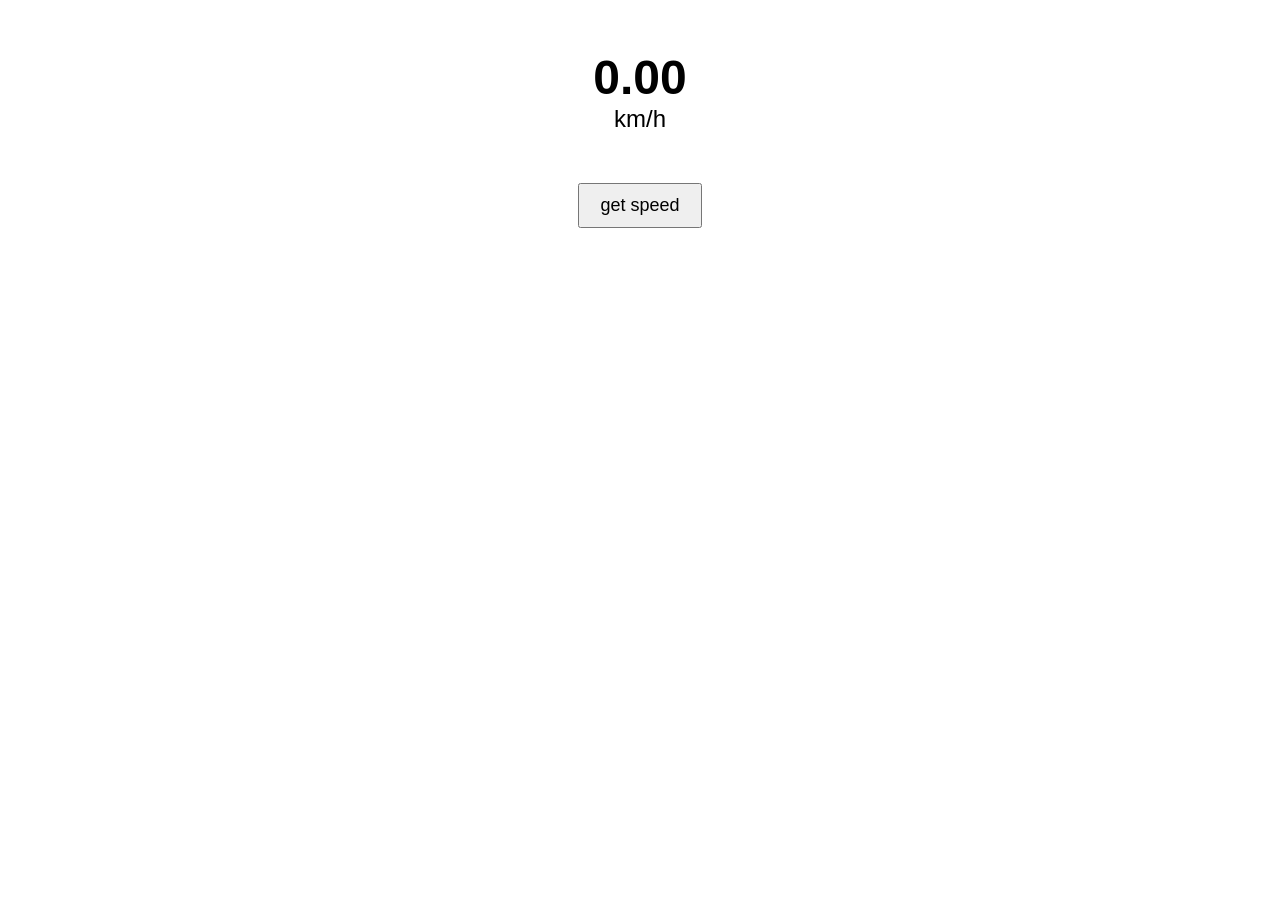
==== index.html @ 492b4e2d "Update index.html" ====
<!DOCTYPE html>
<html lang="en">
<head>
    <title>GPS Speedometer</title>
    <meta charset="utf-8">
	<meta name="viewport"
		content="width=device-width,initial-scale=1">
    <link rel="stylesheet" type="text/css" href="styles.css">
    <meta name="description" content="how to track your speed and make a crew of friends to show records of speeds">
    <meta
    http-equiv="Content-Security-Policy"
    content="default-src https://endurotrack.netlify.app/" />
  
    
</head>
<body>
    <div class="speedometer">
        <div id="speed">0.00</div>
        <div id="distance"></div>
        <div class="unit">km/h</div>
        <div class="distance"></div>
    </div>
    <button onclick="getLocation()">get speed</button>
    <!-- <button id="startButton">Start</button>
    <button id="stopButton">Stop</button> -->
    <script src="script.js"></script>
</body>
</html>
---- styles.css ----
body {
    text-align: center;
    font-family: Arial, sans-serif;
}

.speedometer {
    font-size: 48px;
    margin: 50px;
}

#speed {
    font-weight: bold;
}

.unit {
    font-size: 24px;
}

button {
    font-size: 18px;
    padding: 10px 20px;
}
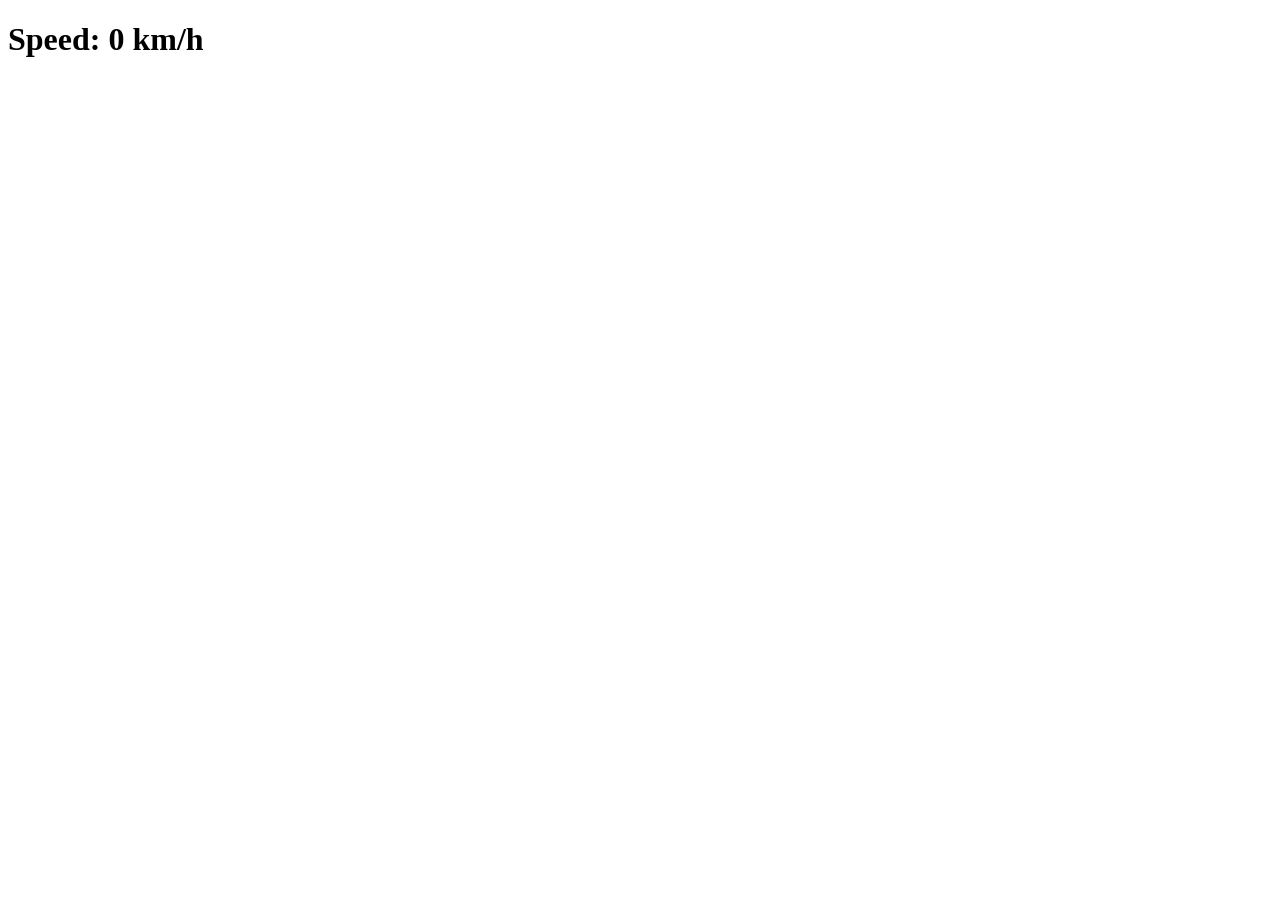
==== commit 1acf784c: "Update index.html" ====
--- a/index.html
+++ b/index.html
@@ -1,28 +1,35 @@
 <!DOCTYPE html>
 <html lang="en">
 <head>
-    <title>GPS Speedometer</title>
-    <meta charset="utf-8">
-	<meta name="viewport"
-		content="width=device-width,initial-scale=1">
-    <link rel="stylesheet" type="text/css" href="styles.css">
-    <meta name="description" content="how to track your speed and make a crew of friends to show records of speeds">
-    <meta
-    http-equiv="Content-Security-Policy"
-    content="default-src https://endurotrack.netlify.app/" />
-  
-    
+    <meta charset="UTF-8">
+    <meta name="viewport" content="width=device-width, initial-scale=1.0">
+    <title>Real-Time Speed</title>
 </head>
 <body>
-    <div class="speedometer">
-        <div id="speed">0.00</div>
-        <div id="distance"></div>
-        <div class="unit">km/h</div>
-        <div class="distance"></div>
-    </div>
-    <button onclick="getLocation()">get speed</button>
-    <!-- <button id="startButton">Start</button>
-    <button id="stopButton">Stop</button> -->
-    <script src="script.js"></script>
+    <h1>Speed: <span id="speed">0</span> km/h</h1>
+
+    <script>
+        function toKmH(speed) {
+            return (speed * 3.6).toFixed(2); // Convert m/s to km/h
+        }
+
+        function updateSpeed(position) {
+            let speed = position.coords.speed; // Speed in m/s
+	    console.log(toKmH(speed));
+            if (speed !== null) {
+                document.getElementById("speed").textContent = toKmH(speed);
+            }
+        }
+
+        if (navigator.geolocation) {
+            navigator.geolocation.watchPosition(updateSpeed, console.error, {
+                enableHighAccuracy: true,
+                maximumAge: 0,
+                timeout: 5000
+            });
+        } else {
+            alert("Geolocation is not supported by your browser.");
+        }
+    </script>
 </body>
-</html>+</html>
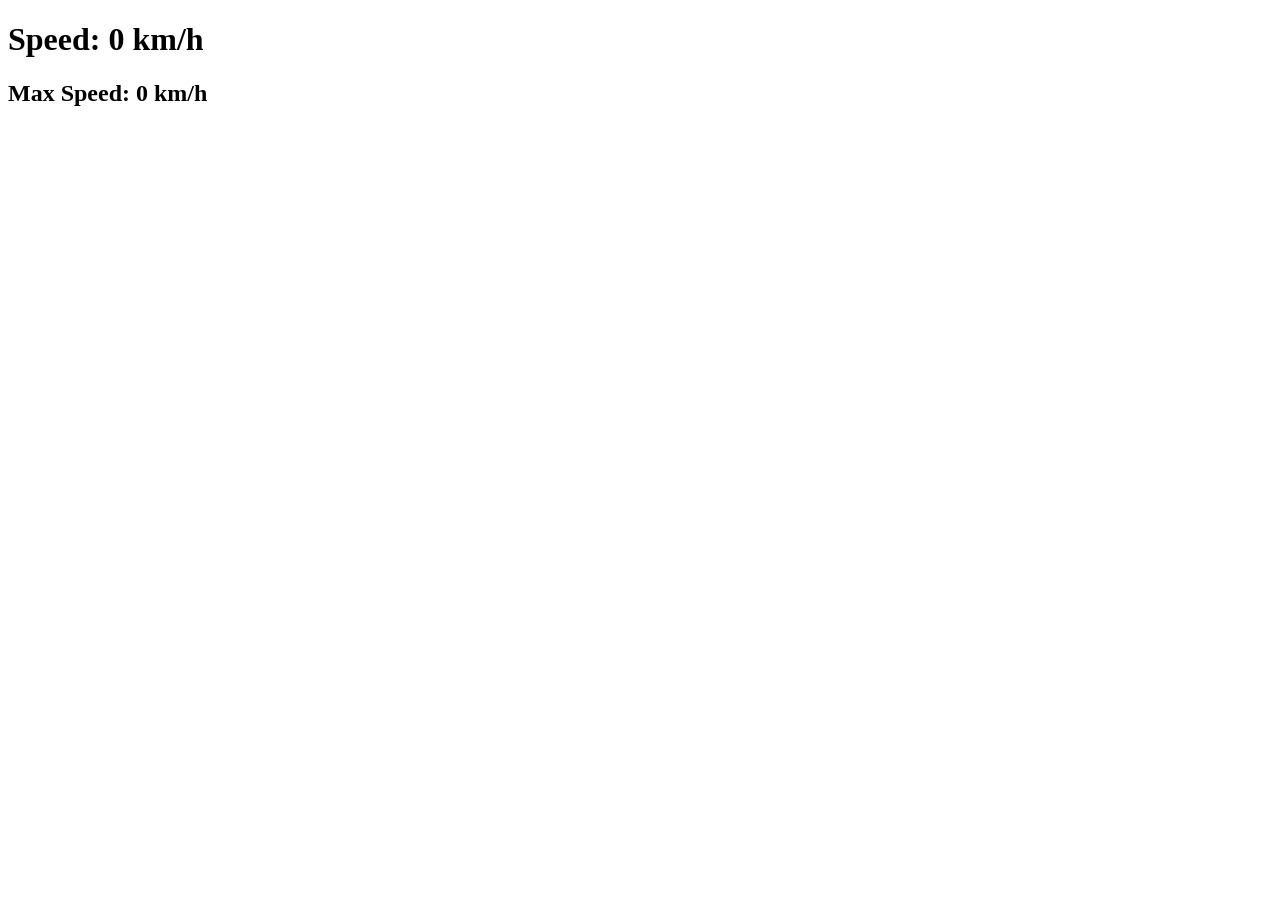
==== commit 260ca5e7: "Update index.html" ====
--- a/index.html
+++ b/index.html
@@ -1,23 +1,34 @@
 <!DOCTYPE html>
+<html lang="en">
 <html lang="en">
 <head>
     <meta charset="UTF-8">
     <meta name="viewport" content="width=device-width, initial-scale=1.0">
-    <title>Real-Time Speed</title>
+    <title>Real-Time Speed Tracker</title>
 </head>
 <body>
     <h1>Speed: <span id="speed">0</span> km/h</h1>
+    <h2>Max Speed: <span id="maxSpeed">0</span> km/h</h2>
 
     <script>
+        let maxSpeed = 0; // Track the highest speed
+
         function toKmH(speed) {
             return (speed * 3.6).toFixed(2); // Convert m/s to km/h
         }
 
         function updateSpeed(position) {
             let speed = position.coords.speed; // Speed in m/s
-	    console.log(toKmH(speed));
             if (speed !== null) {
-                document.getElementById("speed").textContent = toKmH(speed);
+                let speedKmH = toKmH(speed);
+                document.getElementById("speed").textContent = speedKmH;
+                console.log(`Current Speed: ${speedKmH} km/h`);
+
+                // Update max speed if it's higher
+                if (speed > maxSpeed) {
+                    maxSpeed = speed;
+                    document.getElementById("maxSpeed").textContent = toKmH(maxSpeed);
+                }
             }
         }
 
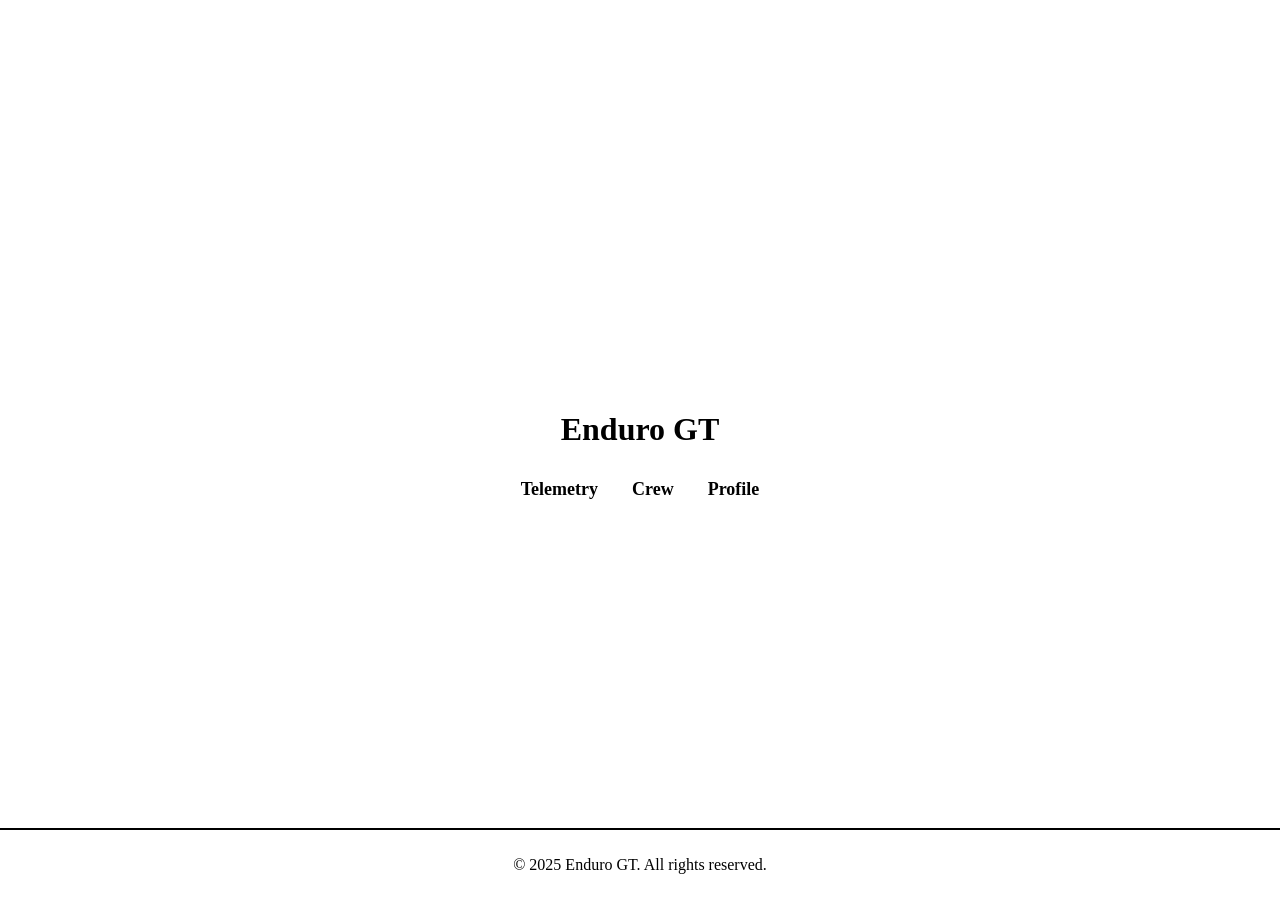
==== commit cf1793ed: "v 25.02.25" ====
--- a/index.html
+++ b/index.html
@@ -1,46 +1,48 @@
 <!DOCTYPE html>
-<html lang="en">
 <html lang="en">
 <head>
     <meta charset="UTF-8">
     <meta name="viewport" content="width=device-width, initial-scale=1.0">
-    <title>Real-Time Speed Tracker</title>
+    <title>Enduro GT</title>
+    <style>
+        body {
+            display: flex;
+            flex-direction: column;
+            justify-content: center;
+            align-items: center;
+            height: 100vh;
+            text-align: center;
+            margin: 0;
+        }
+        .nav-links {
+            margin: 10px 0;
+        }
+        .nav-links a {
+            text-decoration: none; /* Removes underline */
+            color: black; /* Ensures the text color remains black */
+            margin: 0 15px; /* Adds spacing between links */
+            font-size: 18px;
+            font-weight: bold;
+        }
+        .footer {
+            text-align: center;
+            padding: 10px;
+            border-top: 2px solid black;
+            width: 100%;
+            position: absolute;
+            bottom: 0;
+        }
+    </style>
 </head>
 <body>
-    <h1>Speed: <span id="speed">0</span> km/h</h1>
-    <h2>Max Speed: <span id="maxSpeed">0</span> km/h</h2>
-
-    <script>
-        let maxSpeed = 0; // Track the highest speed
-
-        function toKmH(speed) {
-            return (speed * 3.6).toFixed(2); // Convert m/s to km/h
-        }
-
-        function updateSpeed(position) {
-            let speed = position.coords.speed; // Speed in m/s
-            if (speed !== null) {
-                let speedKmH = toKmH(speed);
-                document.getElementById("speed").textContent = speedKmH;
-                console.log(`Current Speed: ${speedKmH} km/h`);
-
-                // Update max speed if it's higher
-                if (speed > maxSpeed) {
-                    maxSpeed = speed;
-                    document.getElementById("maxSpeed").textContent = toKmH(maxSpeed);
-                }
-            }
-        }
-
-        if (navigator.geolocation) {
-            navigator.geolocation.watchPosition(updateSpeed, console.error, {
-                enableHighAccuracy: true,
-                maximumAge: 0,
-                timeout: 5000
-            });
-        } else {
-            alert("Geolocation is not supported by your browser.");
-        }
-    </script>
+    <h1>Enduro GT</h1>
+    <div class="nav-links">
+        <a href="telemetry.html">Telemetry</a>
+        <a href="crew.html">Crew</a>
+        <a href="profile.html">Profile</a>
+    </div>
 </body>
+<footer class="footer">
+    <p>© 2025 Enduro GT. All rights reserved.</p>
+</footer>
 </html>
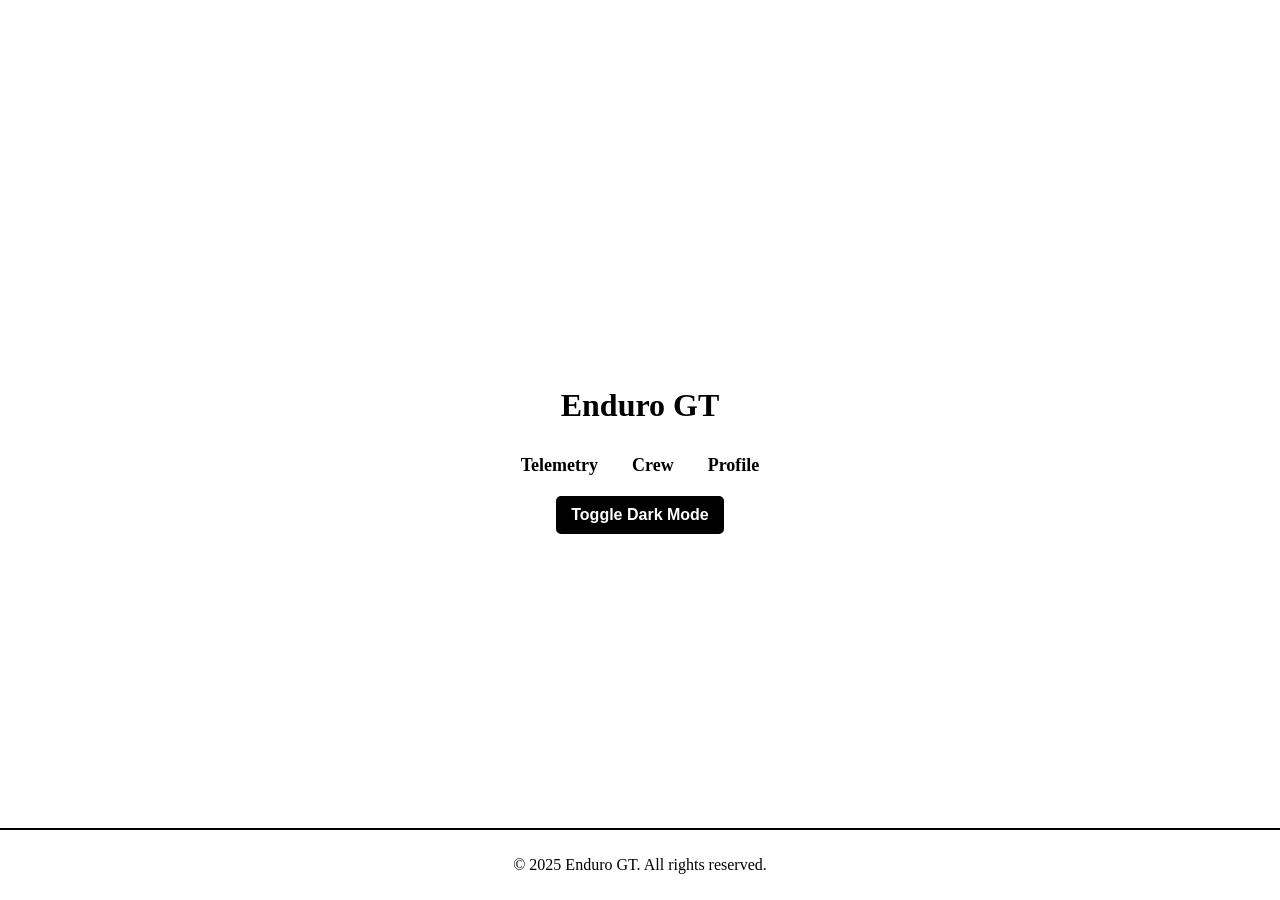
==== commit aeb00ce5: "v 25.0.25" ====
--- a/index.html
+++ b/index.html
@@ -13,34 +13,81 @@
             height: 100vh;
             text-align: center;
             margin: 0;
+            transition: background 0.3s, color 0.3s;
         }
+
         .nav-links {
             margin: 10px 0;
         }
+
         .nav-links a {
-            text-decoration: none; /* Removes underline */
-            color: black; /* Ensures the text color remains black */
-            margin: 0 15px; /* Adds spacing between links */
+            text-decoration: none;
+            color: black;
+            margin: 0 15px;
             font-size: 18px;
             font-weight: bold;
+            transition: color 0.3s;
         }
+
         .footer {
             text-align: center;
             padding: 10px;
             border-top: 2px solid black;
             width: 100%;
-            position: absolute;
+            position: fixed;
             bottom: 0;
+            background: white;
+            transition: background 0.3s;
+        }
+
+        /* Dark Mode Styles */
+        body.dark-mode {
+            background: black;
+            color: white;
+        }
+
+        body.dark-mode .nav-links a {
+            color: white;
+        }
+
+        body.dark-mode .footer {
+            background: black;
+            border-top: 2px solid white;
+        }
+
+        .toggle-button {
+            padding: 10px 15px;
+            cursor: pointer;
+            font-size: 16px;
+            font-weight: bold;
+            border: none;
+            background: black;
+            color: white;
+            margin-top: 10px;
+            border-radius: 5px;
+            transition: background 0.3s, color 0.3s;
+        }
+
+        body.dark-mode .toggle-button {
+            background: white;
+            color: black;
         }
     </style>
 </head>
 <body>
     <h1>Enduro GT</h1>
+    
     <div class="nav-links">
         <a href="telemetry.html">Telemetry</a>
         <a href="crew.html">Crew</a>
         <a href="profile.html">Profile</a>
     </div>
+
+    <!-- Dark Mode Toggle Button -->
+    <button class="toggle-button" onclick="toggleDarkMode()">Toggle Dark Mode</button>
+
+    <!-- Include dark mode script -->
+    <script src="js/darkmode.js"></script>
 </body>
 <footer class="footer">
     <p>© 2025 Enduro GT. All rights reserved.</p>
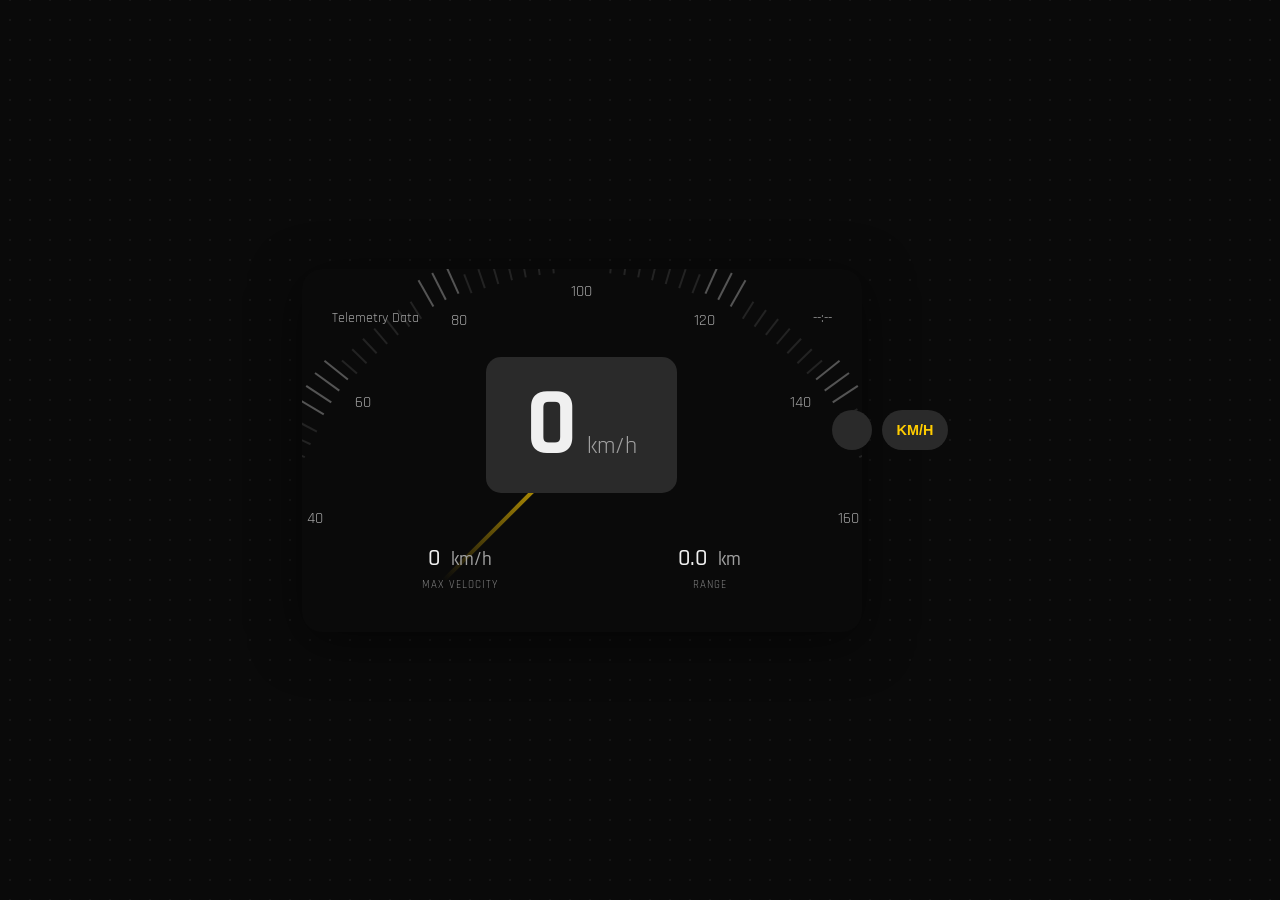
==== commit 9533d9c2: "new cluster" ====
--- a/index.html
+++ b/index.html
@@ -1,95 +1,520 @@
 <!DOCTYPE html>
 <html lang="en">
-<head>
-    <meta charset="UTF-8">
-    <meta name="viewport" content="width=device-width, initial-scale=1.0">
-    <title>Enduro GT</title>
-    <style>
-        body {
-            display: flex;
-            flex-direction: column;
-            justify-content: center;
-            align-items: center;
-            height: 100vh;
-            text-align: center;
-            margin: 0;
-            transition: background 0.3s, color 0.3s;
-        }
-
-        .nav-links {
-            margin: 10px 0;
-        }
-
-        .nav-links a {
-            text-decoration: none;
-            color: black;
-            margin: 0 15px;
-            font-size: 18px;
-            font-weight: bold;
-            transition: color 0.3s;
-        }
-
-        .footer {
-            text-align: center;
-            padding: 10px;
-            border-top: 2px solid black;
-            width: 100%;
-            position: fixed;
-            bottom: 0;
-            background: white;
-            transition: background 0.3s;
-        }
-
-        /* Dark Mode Styles */
-        body.dark-mode {
-            background: black;
-            color: white;
-        }
-
-        body.dark-mode .nav-links a {
-            color: white;
-        }
-
-        body.dark-mode .footer {
-            background: black;
-            border-top: 2px solid white;
-        }
-
-        .toggle-button {
-            padding: 10px 15px;
-            cursor: pointer;
-            font-size: 16px;
-            font-weight: bold;
-            border: none;
-            background: black;
-            color: white;
-            margin-top: 10px;
-            border-radius: 5px;
-            transition: background 0.3s, color 0.3s;
-        }
-
-        body.dark-mode .toggle-button {
-            background: white;
-            color: black;
-        }
-    </style>
-</head>
-<body>
-    <h1>Enduro GT</h1>
-    
-    <div class="nav-links">
-        <a href="telemetry.html">Telemetry</a>
-        <a href="crew.html">Crew</a>
-        <a href="profile.html">Profile</a>
-    </div>
-
-    <!-- Dark Mode Toggle Button -->
-    <button class="toggle-button" onclick="toggleDarkMode()">Toggle Dark Mode</button>
-
-    <!-- Include dark mode script -->
-    <script src="js/darkmode.js"></script>
-</body>
-<footer class="footer">
-    <p>© 2025 Enduro GT. All rights reserved.</p>
-</footer>
+    <head>
+        <meta charset="UTF-8">
+        <meta name="viewport" content="width=device-width, initial-scale=1">
+        <title>EnduroGT | Tuner</title>
+        <link href="https://fonts.googleapis.com/css2?family=Rajdhani:wght@400;500;600;700&display=swap" rel="stylesheet">
+        <style>
+            :root {
+                --primary-color: #f0f0f0; /* Light gray for main text */
+                --secondary-color: #a0a0a0; /* Darker gray for labels/units */
+                --accent-color: #ffcc00; /* Orange/yellow for highlights */
+                --background-color: #0a0a0a; /* Deep dark background */
+                --display-bg: #2a2a2a; /* Slightly lighter dark for display areas */
+                 --scale-color: rgba(255, 255, 255, 0.1); /* Very subtle scale lines */
+                 --scale-major-color: rgba(255, 255, 255, 0.3); /* Slightly more visible major lines */
+            }
+
+            body {
+                margin: 0;
+                padding: 0;
+                font-family: 'Rajdhani', sans-serif;
+                background-color: var(--background-color);
+                color: var(--primary-color);
+                min-height: 100vh;
+                display: flex;
+                justify-content: center;
+                align-items: center;
+                overflow: hidden; /* Prevent scrollbars from radial gradient */
+            }
+
+            .tuner-cluster {
+                background-color: var(--background-color);
+                border-radius: 20px;
+                padding: 40px 30px;
+                box-shadow: 0 10px 50px rgba(0, 0, 0, 0.5);
+                width: 95%;
+                max-width: 500px;
+                display: flex;
+                flex-direction: column;
+                align-items: center;
+                position: relative;
+                overflow: hidden; /* Hide parts of the scale */
+            }
+
+             /* Circular scale container */
+            .circular-scale {
+                position: absolute;
+                bottom: -250px; /* Position the center below the cluster */
+                left: 50%;
+                transform: translateX(-50%);
+                width: 600px; /* Large size */
+                height: 600px;
+                border-radius: 50%;
+                /* border: 1px solid rgba(255, 255, 255, 0.1); Subtle border */
+                /* background-color: rgba(255,255,255,0.05); Optional subtle fill */
+                pointer-events: none; /* Allow clicks to pass through */
+                z-index: 0; /* Behind other content */
+                 /* Transform origin at the center */
+                transform-origin: 50% 50%;
+            }
+
+             /* Scale markings */
+            .scale-marking {
+                 position: absolute;
+                 bottom: 50%; /* Position at the center bottom of the circle */
+                 left: 50%;
+                 width: 2px;
+                 height: 20px; /* Length of the markings */
+                 background-color: var(--scale-color);
+                 transform-origin: bottom center;
+             }
+
+            .scale-marking.major {
+                 height: 30px;
+                 background-color: var(--scale-major-color);
+             }
+
+            .scale-number {
+                 position: absolute;
+                 bottom: 50%; /* Position at the center bottom of the circle */
+                 left: 50%;
+                 font-size: 1rem;
+                 color: var(--secondary-color);
+                 /* transform-origin will be set by JS */
+                 pointer-events: none;
+            }
+
+            .indicator {
+                 position: absolute;
+                 bottom: 50%; /* Position at the center bottom of the circle */
+                 left: 50%;
+                 width: 4px;
+                 height: 280px; /* Length of the indicator, slightly less than radius */
+                 background: linear-gradient(to top, var(--accent-color) 0%, transparent 70%);
+                 transform-origin: bottom center;
+                 z-index: 2;
+                 pointer-events: none;
+                 transition: transform 0.2s ease-out; /* Smooth movement */
+             }
+
+            .top-info {
+                display: flex;
+                justify-content: space-between;
+                width: 100%;
+                margin-bottom: 30px;
+                font-size: 0.9rem;
+                color: var(--secondary-color);
+                position: relative; /* Ensure it's above the scale */
+                z-index: 1;
+            }
+
+            .main-display {
+                background-color: var(--display-bg);
+                border-radius: 15px; /* Match the rounded corners in the image */
+                padding: 20px 40px;
+                margin-bottom: 30px; /* Increase spacing */
+                display: flex;
+                align-items: baseline;
+                 position: relative; /* Ensure it's above the scale */
+                z-index: 1;
+                 overflow: hidden; /* Hide glowing text overflow */
+            }
+
+            .main-value {
+                font-size: 6rem;
+                font-weight: 700;
+                color: var(--primary-color);
+                line-height: 1;
+                 /* Remove afterburner text shadow */
+            }
+
+            .main-unit {
+                font-size: 1.5rem;
+                color: var(--secondary-color);
+                margin-left: 10px;
+            }
+
+            .bottom-metrics {
+                display: flex;
+                justify-content: space-around;
+                width: 100%;
+                margin-top: 20px;
+                font-size: 1.2rem;
+                 position: relative; /* Ensure it's above the scale */
+                z-index: 1;
+            }
+
+            .metric-display {
+                text-align: center;
+                color: var(--secondary-color);
+            }
+
+            .metric-value {
+                 font-size: 1.5rem;
+                 font-weight: 500;
+                 color: var(--primary-color);
+                 margin-bottom: 5px;
+                 /* Remove afterburner text shadow */
+            }
+
+            .metric-unit {
+                font-size: 0.8em;
+                color: var(--secondary-color);
+                margin-left: 5px;
+            }
+
+            .metric-label {
+                font-size: 0.7rem;
+                text-transform: uppercase;
+                letter-spacing: 1px;
+                opacity: 0.8;
+            }
+
+            .controls {
+                position: absolute;
+                bottom: 20px;
+                right: 30px;
+                display: flex;
+                gap: 10px;
+                 position: relative; /* Ensure it's above the scale */
+                z-index: 1;
+            }
+
+             .theme-toggle,
+             .unit-toggle {
+                 width: 40px;
+                 height: 40px;
+                 border-radius: 50%;
+                 border: none;
+                 background: var(--display-bg);
+                 cursor: pointer;
+                 transition: background 0.3s ease;
+                 display: flex;
+                 align-items: center;
+                 justify-content: center;
+                 padding: 0;
+                 color: var(--primary-color);
+             }
+
+             .unit-toggle {
+                 width: auto;
+                 padding: 0 15px;
+                 border-radius: 20px;
+                 font-size: 0.9rem;
+                 font-weight: 600;
+                 color: var(--accent-color);
+                 background: var(--display-bg);
+             }
+
+             .unit-toggle:hover, .theme-toggle:hover {
+                 background: #3a3a3a;
+             }
+
+            /* Subtle background animation */
+            body::before {
+                content: '';
+                position: fixed;
+                top: -50%;
+                left: -50%;
+                width: 200%;
+                height: 200%;
+                background: radial-gradient(circle, rgba(255,255,255,0.05) 10%, transparent 10%);
+                background-size: 20px 20px;
+                animation: move-bg 60s linear infinite;
+                z-index: -1;
+            }
+
+            @keyframes move-bg {
+                0% { transform: translate(0, 0); }
+                100% { transform: translate(50%, 50%); }
+            }
+
+            /* Simple value change animation */
+            .main-value, .metric-value {
+                 transition: transform 0.2s ease-out;
+            }
+
+             /* Light theme styles - adapted for new colors */
+            [data-theme="light"] {
+                --primary-color: #333333;
+                --secondary-color: #666666;
+                --accent-color: #cc5500; /* Darker orange for light theme */
+                --background-color: #f5f5f5;
+                --display-bg: #e0e0e0;
+                 --scale-color: rgba(0, 0, 0, 0.1);
+                 --scale-major-color: rgba(0, 0, 0, 0.3);
+            }
+        </style>
+    </head>
+    <body>
+        <div class="tuner-cluster">
+             <div class="circular-scale">
+                 <div class="indicator" id="speedIndicator"></div>
+             </div>
+
+            <div class="top-info">
+                <span class="channel-info">Telemetry Data</span>
+                <span class="time-info" id="currentTime">--:--</span> <!-- Placeholder for time if needed -->
+            </div>
+
+            <div class="main-display">
+                <span class="main-value" id="speed">0</span>
+                <span class="main-unit" id="speedUnit">km/h</span>
+            </div>
+            
+            <div class="bottom-metrics">
+                <div class="metric-display">
+                     <div class="metric-value">
+                         <span id="topSpeed">0</span>
+                         <span class="metric-unit" id="topSpeedUnit">km/h</span>
+                    </div>
+                    <div class="metric-label">MAX VELOCITY</div>
+                </div>
+
+                <div class="metric-display">
+                    <div class="metric-value">
+                         <span id="distance">0.0</span>
+                         <span class="metric-unit" id="distanceUnit">km</span>
+                    </div>
+                    <div class="metric-label">RANGE</div>
+                </div>
+            </div>
+        </div>
+        
+        <div class="controls">
+             <button onclick="toggleDarkMode()" class="theme-toggle" aria-label="Toggle theme"></button>
+             <button onclick="toggleUnits()" class="unit-toggle" aria-label="Toggle units">
+                 <span class="unit-indicator">KM/H</span>
+             </button>
+         </div>
+
+        <script>
+            let wakeLock = null;
+            let topSpeed = 0;
+            let totalDistance = 0;
+            let lastPosition = null;
+            let isMetric = true;
+
+             // Generate scale markings and numbers
+            function generateScale() {
+                 const scale = document.querySelector('.circular-scale');
+                 const numMarkings = 100; // Adjust number of markings for smoother scale
+                 const startAngle = -135; // Starting angle for the scale (bottom left)
+                 const endAngle = 135; // Ending angle for the scale (bottom right)
+                 const angleRange = endAngle - startAngle;
+                 
+                 const numbersToShowMetric = [0, 20, 40, 60, 80, 100, 120, 140, 160, 180, 200];
+                 const numbersToShowImperial = [0, 10, 20, 30, 40, 50, 60, 70, 80, 90, 100, 110, 120];
+                 const numbersToShow = isMetric ? numbersToShowMetric : numbersToShowImperial;
+                 
+                 const maxSpeed = isMetric ? 200 : 120; // Assume a max speed for the scale
+                 const scaleRadius = 300; // Half of the circular-scale width/height
+
+                 scale.innerHTML = ''; // Clear previous markings and numbers
+                 scale.innerHTML = '<div class="indicator" id="speedIndicator"></div>'; // Add indicator back
+
+                 for (let i = 0; i <= numMarkings; i++) {
+                     const marking = document.createElement('div');
+                     marking.classList.add('scale-marking');
+                     
+                     // Determine if it's a major marking
+                     const speedValueForMarking = (i / numMarkings) * maxSpeed;
+                     let isMajor = false;
+                     for(let j = 0; j < numbersToShow.length; j++){
+                         // Check if the marking's speed value is close to a number to show
+                         if (Math.abs(speedValueForMarking - numbersToShow[j]) < (maxSpeed / numMarkings) * 2) { // Tolerance
+                             isMajor = true;
+                             break;
+                         }
+                     }
+
+                     if (isMajor) {
+                          marking.classList.add('major');
+                      }
+
+                     const angle = startAngle + (i / numMarkings) * angleRange;
+                      // Adjust translate Y based on the scale container size and desired position of markings
+                     const translateY = -scaleRadius; 
+                     marking.style.transform = `translate(-50%, -50%) rotate(${angle}deg) translateY(${translateY}px)`;
+                     scale.appendChild(marking);
+                 }
+                 
+                 // Add numbers to the scale
+                 numbersToShow.forEach(number => {
+                     const numberElement = document.createElement('div');
+                     numberElement.classList.add('scale-number');
+                     numberElement.textContent = number;
+                      const angle = startAngle + (number / maxSpeed) * angleRange;
+                      const translateY = -(scaleRadius - 30); // Position numbers slightly inside the markings
+                     numberElement.style.transform = `translate(-50%, -50%) rotate(${angle}deg) translateY(${translateY}px) rotate(${-angle}deg)`; // Rotate back the number text
+                     scale.appendChild(numberElement);
+                 });
+             }
+
+            function toggleUnits() {
+                isMetric = !isMetric;
+                const unitIndicator = document.querySelector('.unit-indicator');
+                const speedUnit = document.getElementById('speedUnit');
+                const topSpeedUnit = document.getElementById('topSpeedUnit');
+                const distanceUnit = document.getElementById('distanceUnit');
+                
+                if (isMetric) {
+                    unitIndicator.textContent = 'KM/H';
+                    speedUnit.textContent = 'km/h';
+                    topSpeedUnit.textContent = 'km/h';
+                    distanceUnit.textContent = 'km';
+                } else {
+                    unitIndicator.textContent = 'MPH';
+                    speedUnit.textContent = 'mph';
+                    topSpeedUnit.textContent = 'mph';
+                    distanceUnit.textContent = 'mi';
+                }
+                
+                // Re-generate scale and update current values
+                generateScale();
+                updateDisplayedValues();
+            }
+
+            function updateDisplayedValues() {
+                const speedElement = document.getElementById('speed');
+                const topSpeedElement = document.getElementById('topSpeed');
+                const distanceElement = document.getElementById('distance');
+                const speedIndicator = document.getElementById('speedIndicator');
+                
+                if (lastPosition) {
+                    const currentSpeed = lastPosition.coords.speed;
+                    if (currentSpeed !== null) {
+                        speedElement.textContent = convertSpeed(currentSpeed);
+                         // Update indicator rotation based on speed
+                        const maxSpeed = isMetric ? 200 : 120; // Assume a max speed for scale mapping
+                        const angleRange = 270; // Total degrees for the scale (e.g., -135 to 135)
+                        const startAngle = -135;
+                        const speedValue = isMetric ? currentSpeed * 3.6 : currentSpeed * 3.6 * 0.621371; // Use appropriate unit for mapping
+                        const speedPercentage = Math.min(speedValue, maxSpeed) / maxSpeed; 
+                        const rotationAngle = startAngle + speedPercentage * angleRange;
+                        speedIndicator.style.transform = `translate(-50%, -50%) rotate(${rotationAngle}deg)`;
+
+                    } else {
+                         speedElement.textContent = convertSpeed(0); // Display 0 if speed is null
+                         speedIndicator.style.transform = `translate(-50%, -50%) rotate(${-135}deg)`; // Reset indicator
+                    }
+                    topSpeedElement.textContent = convertSpeed(topSpeed);
+                    distanceElement.textContent = convertDistance(totalDistance);
+                } else {
+                     // Initial display before first position update
+                     speedElement.textContent = convertSpeed(0);
+                     topSpeedElement.textContent = convertSpeed(0);
+                     distanceElement.textContent = convertDistance(0);
+                      speedIndicator.style.transform = `translate(-50%, -50%) rotate(${-135}deg)`; // Initial indicator position
+                }
+            }
+
+            function convertSpeed(speed) {
+                // Convert m/s to km/h or mph
+                if (speed === null) return isMetric ? '0' : '0'; // Handle null speed gracefully
+                const kmh = speed * 3.6;
+                return isMetric ? kmh.toFixed(0) : (kmh * 0.621371).toFixed(0);
+            }
+
+            function convertDistance(distance) {
+                // Convert km to miles if needed
+                return isMetric ? distance.toFixed(1) : (distance * 0.621371).toFixed(1);
+            }
+
+            async function requestWakeLock() {
+                try {
+                    wakeLock = await navigator.wakeLock.request('screen');
+                    wakeLock.addEventListener('release', () => {
+                        console.log('Wake Lock was released');
+                        requestWakeLock();
+                    });
+                    console.log('Wake Lock is active');
+                } catch (err) {
+                    console.error(`Wake Lock error: ${err.message}`);
+                }
+            }
+
+            document.addEventListener("visibilitychange", () => {
+                if (document.visibilityState === "visible") {
+                    requestWakeLock();
+                }
+            });
+
+            document.addEventListener("DOMContentLoaded", () => {
+                requestWakeLock();
+                generateScale(); // Generate scale on load
+                updateDisplayedValues(); // Display initial values and position indicator
+                 // Optional: Update time regularly if you add a time display
+                // setInterval(updateTime, 1000);
+            });
+
+            function calculateDistance(lat1, lon1, lat2, lon2) {
+                const R = 6371; // Earth's radius in km
+                const dLat = (lat2 - lat1) * Math.PI / 180;
+                const dLon = (lon2 - lon1) * Math.PI / 180;
+                const a = Math.sin(dLat/2) * Math.sin(dLat/2) +
+                         Math.cos(lat1 * Math.PI / 180) * Math.cos(lat2 * Math.PI / 180) * 
+                         Math.sin(dLon/2) * Math.sin(dLon/2);
+                const c = 2 * Math.atan2(Math.sqrt(a), Math.sqrt(1-a));
+                return R * c;
+            }
+
+            function updateMetrics(position) {
+                let speed = position.coords.speed;
+                
+                if (speed !== null) {
+                     // Only update speed if it's a valid number
+                    document.getElementById("speed").textContent = convertSpeed(speed);
+
+                    if (speed > topSpeed) {
+                        topSpeed = speed;
+                        document.getElementById("topSpeed").textContent = convertSpeed(topSpeed);
+                    }
+                } else {
+                     // If speed is null (e.g., no GPS signal), display the last known speed or 0
+                     document.getElementById("speed").textContent = convertSpeed(lastPosition ? lastPosition.coords.speed : 0);
+                }
+
+                if (lastPosition) {
+                    const distance = calculateDistance(
+                        lastPosition.coords.latitude,
+                        lastPosition.coords.longitude,
+                        position.coords.latitude,
+                        position.coords.longitude
+                    );
+                    totalDistance += distance;
+                    document.getElementById("distance").textContent = convertDistance(totalDistance);
+                }
+                lastPosition = position;
+                 updateDisplayedValues(); // Update all displayed values and indicator
+            }
+
+            if (navigator.geolocation) {
+                navigator.geolocation.watchPosition(updateMetrics, console.error, {
+                    enableHighAccuracy: true,
+                    maximumAge: 1000, // Use a small maximumAge to get more frequent updates
+                    timeout: 5000 // Increase timeout in case of slow GPS fix
+                });
+            } else {
+                alert("Geolocation is not supported by your browser.");
+            }
+
+            // Dark mode toggle
+            function toggleDarkMode() {
+                const htmlElement = document.documentElement;
+                if (htmlElement.getAttribute('data-theme') === 'light') {
+                    htmlElement.setAttribute('data-theme', 'dark');
+                } else {
+                    htmlElement.setAttribute('data-theme', 'light');
+                }
+            }
+
+            // Set initial theme (optional, defaults to dark if no data-theme attribute)
+            // document.documentElement.setAttribute('data-theme', 'dark');
+
+        </script>
+    </body>
 </html>
+
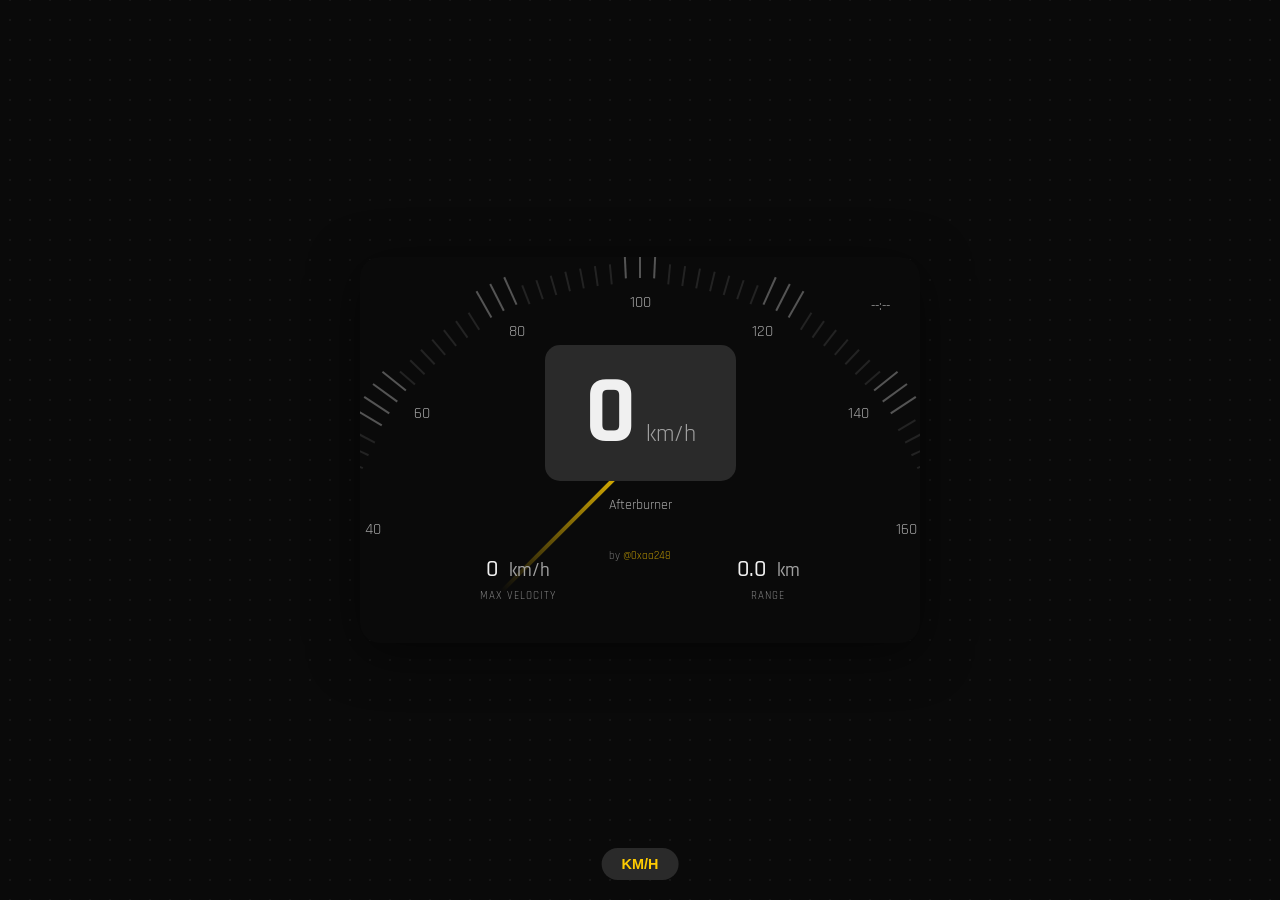
==== commit d8eac513: "Update index.html" ====
--- a/index.html
+++ b/index.html
@@ -3,7 +3,7 @@
     <head>
         <meta charset="UTF-8">
         <meta name="viewport" content="width=device-width, initial-scale=1">
-        <title>EnduroGT | Tuner</title>
+        <title>AfterBurner</title>
         <link href="https://fonts.googleapis.com/css2?family=Rajdhani:wght@400;500;600;700&display=swap" rel="stylesheet">
         <style>
             :root {
@@ -99,27 +99,36 @@
                  transition: transform 0.2s ease-out; /* Smooth movement */
              }
 
+            .main-display {
+                background-color: var(--display-bg);
+                border-radius: 15px;
+                padding: 20px 40px;
+                margin-bottom: 15px;
+                display: flex;
+                align-items: baseline;
+                position: relative;
+                z-index: 1;
+                overflow: hidden;
+            }
+
+            .branding {
+                text-align: center;
+                font-size: 0.9rem;
+                color: var(--secondary-color);
+                margin-bottom: 20px;
+                position: relative;
+                z-index: 1;
+            }
+
             .top-info {
                 display: flex;
-                justify-content: space-between;
+                justify-content: flex-end;
                 width: 100%;
                 margin-bottom: 30px;
                 font-size: 0.9rem;
                 color: var(--secondary-color);
-                position: relative; /* Ensure it's above the scale */
+                position: relative;
                 z-index: 1;
-            }
-
-            .main-display {
-                background-color: var(--display-bg);
-                border-radius: 15px; /* Match the rounded corners in the image */
-                padding: 20px 40px;
-                margin-bottom: 30px; /* Increase spacing */
-                display: flex;
-                align-items: baseline;
-                 position: relative; /* Ensure it's above the scale */
-                z-index: 1;
-                 overflow: hidden; /* Hide glowing text overflow */
             }
 
             .main-value {
@@ -175,42 +184,29 @@
             .controls {
                 position: absolute;
                 bottom: 20px;
-                right: 30px;
+                left: 50%;
+                transform: translateX(-50%);
                 display: flex;
                 gap: 10px;
-                 position: relative; /* Ensure it's above the scale */
                 z-index: 1;
             }
 
-             .theme-toggle,
-             .unit-toggle {
-                 width: 40px;
-                 height: 40px;
-                 border-radius: 50%;
-                 border: none;
-                 background: var(--display-bg);
-                 cursor: pointer;
-                 transition: background 0.3s ease;
-                 display: flex;
-                 align-items: center;
-                 justify-content: center;
-                 padding: 0;
-                 color: var(--primary-color);
-             }
-
-             .unit-toggle {
-                 width: auto;
-                 padding: 0 15px;
-                 border-radius: 20px;
-                 font-size: 0.9rem;
-                 font-weight: 600;
-                 color: var(--accent-color);
-                 background: var(--display-bg);
-             }
-
-             .unit-toggle:hover, .theme-toggle:hover {
-                 background: #3a3a3a;
-             }
+            .unit-toggle {
+                width: auto;
+                padding: 8px 20px;
+                border-radius: 20px;
+                font-size: 0.9rem;
+                font-weight: 600;
+                color: var(--accent-color);
+                background: var(--display-bg);
+                border: none;
+                cursor: pointer;
+                transition: background 0.3s ease;
+            }
+
+            .unit-toggle:hover {
+                background: #3a3a3a;
+            }
 
             /* Subtle background animation */
             body::before {
@@ -246,6 +242,29 @@
                  --scale-color: rgba(0, 0, 0, 0.1);
                  --scale-major-color: rgba(0, 0, 0, 0.3);
             }
+
+            .footer {
+                position: absolute;
+                bottom: 70px;
+                left: 0;
+                right: 0;
+                text-align: center;
+                font-size: 0.7rem;
+                color: var(--secondary-color);
+                opacity: 0.7;
+                padding: 10px;
+                z-index: 1;
+            }
+
+            .footer a {
+                color: var(--accent-color);
+                text-decoration: none;
+                transition: opacity 0.3s ease;
+            }
+
+            .footer a:hover {
+                opacity: 0.8;
+            }
         </style>
     </head>
     <body>
@@ -255,14 +274,15 @@
              </div>
 
             <div class="top-info">
-                <span class="channel-info">Telemetry Data</span>
-                <span class="time-info" id="currentTime">--:--</span> <!-- Placeholder for time if needed -->
+                <span class="time-info" id="currentTime">--:--</span>
             </div>
 
             <div class="main-display">
                 <span class="main-value" id="speed">0</span>
                 <span class="main-unit" id="speedUnit">km/h</span>
             </div>
+
+            <div class="branding">Afterburner</div>
             
             <div class="bottom-metrics">
                 <div class="metric-display">
@@ -281,14 +301,18 @@
                     <div class="metric-label">RANGE</div>
                 </div>
             </div>
+
+            <div class="footer">
+                by <a href="https://twitter.com/0xaa248" target="_blank">@0xaa248</a>
+            </div>
         </div>
         
         <div class="controls">
-             <button onclick="toggleDarkMode()" class="theme-toggle" aria-label="Toggle theme"></button>
-             <button onclick="toggleUnits()" class="unit-toggle" aria-label="Toggle units">
-                 <span class="unit-indicator">KM/H</span>
-             </button>
-         </div>
+            <button onclick="toggleUnits()" class="unit-toggle" aria-label="Toggle units">
+                <span class="unit-indicator">KM/H</span>
+            </button>
+        </div>
+        
 
         <script>
             let wakeLock = null;
@@ -377,6 +401,20 @@
                 updateDisplayedValues();
             }
 
+            function convertSpeed(speed) {
+                // Convert m/s to km/h or mph
+                if (speed === null) return '0';
+                const kmh = speed * 3.6; // Convert m/s to km/h
+                return isMetric ? kmh.toFixed(0) : (kmh * 0.621371).toFixed(0);
+            }
+
+            function getSpeedInCurrentUnit(speed) {
+                // Convert m/s to current unit (km/h or mph)
+                if (speed === null) return 0;
+                const kmh = speed * 3.6;
+                return isMetric ? kmh : (kmh * 0.621371);
+            }
+
             function updateDisplayedValues() {
                 const speedElement = document.getElementById('speed');
                 const topSpeedElement = document.getElementById('topSpeed');
@@ -386,36 +424,30 @@
                 if (lastPosition) {
                     const currentSpeed = lastPosition.coords.speed;
                     if (currentSpeed !== null) {
-                        speedElement.textContent = convertSpeed(currentSpeed);
-                         // Update indicator rotation based on speed
-                        const maxSpeed = isMetric ? 200 : 120; // Assume a max speed for scale mapping
-                        const angleRange = 270; // Total degrees for the scale (e.g., -135 to 135)
+                        const speedInCurrentUnit = getSpeedInCurrentUnit(currentSpeed);
+                        speedElement.textContent = speedInCurrentUnit.toFixed(0);
+                        
+                        // Update indicator rotation based on speed
+                        const maxSpeed = isMetric ? 200 : 120;
+                        const angleRange = 270;
                         const startAngle = -135;
-                        const speedValue = isMetric ? currentSpeed * 3.6 : currentSpeed * 3.6 * 0.621371; // Use appropriate unit for mapping
-                        const speedPercentage = Math.min(speedValue, maxSpeed) / maxSpeed; 
+                        const speedPercentage = Math.min(speedInCurrentUnit, maxSpeed) / maxSpeed;
                         const rotationAngle = startAngle + speedPercentage * angleRange;
                         speedIndicator.style.transform = `translate(-50%, -50%) rotate(${rotationAngle}deg)`;
-
                     } else {
-                         speedElement.textContent = convertSpeed(0); // Display 0 if speed is null
-                         speedIndicator.style.transform = `translate(-50%, -50%) rotate(${-135}deg)`; // Reset indicator
+                        speedElement.textContent = '0';
+                        speedIndicator.style.transform = `translate(-50%, -50%) rotate(${-135}deg)`;
                     }
-                    topSpeedElement.textContent = convertSpeed(topSpeed);
+                    
+                    const topSpeedInCurrentUnit = getSpeedInCurrentUnit(topSpeed);
+                    topSpeedElement.textContent = topSpeedInCurrentUnit.toFixed(0);
                     distanceElement.textContent = convertDistance(totalDistance);
                 } else {
-                     // Initial display before first position update
-                     speedElement.textContent = convertSpeed(0);
-                     topSpeedElement.textContent = convertSpeed(0);
-                     distanceElement.textContent = convertDistance(0);
-                      speedIndicator.style.transform = `translate(-50%, -50%) rotate(${-135}deg)`; // Initial indicator position
+                    speedElement.textContent = '0';
+                    topSpeedElement.textContent = '0';
+                    distanceElement.textContent = convertDistance(0);
+                    speedIndicator.style.transform = `translate(-50%, -50%) rotate(${-135}deg)`;
                 }
-            }
-
-            function convertSpeed(speed) {
-                // Convert m/s to km/h or mph
-                if (speed === null) return isMetric ? '0' : '0'; // Handle null speed gracefully
-                const kmh = speed * 3.6;
-                return isMetric ? kmh.toFixed(0) : (kmh * 0.621371).toFixed(0);
             }
 
             function convertDistance(distance) {
@@ -465,18 +497,14 @@
                 let speed = position.coords.speed;
                 
                 if (speed !== null) {
-                     // Only update speed if it's a valid number
-                    document.getElementById("speed").textContent = convertSpeed(speed);
-
-                    if (speed > topSpeed) {
-                        topSpeed = speed;
-                        document.getElementById("topSpeed").textContent = convertSpeed(topSpeed);
+                    const currentSpeedInUnit = getSpeedInCurrentUnit(speed);
+                    const topSpeedInUnit = getSpeedInCurrentUnit(topSpeed);
+                    
+                    if (currentSpeedInUnit > topSpeedInUnit) {
+                        topSpeed = speed; // Store the raw speed value
                     }
-                } else {
-                     // If speed is null (e.g., no GPS signal), display the last known speed or 0
-                     document.getElementById("speed").textContent = convertSpeed(lastPosition ? lastPosition.coords.speed : 0);
                 }
-
+                
                 if (lastPosition) {
                     const distance = calculateDistance(
                         lastPosition.coords.latitude,
@@ -485,10 +513,10 @@
                         position.coords.longitude
                     );
                     totalDistance += distance;
-                    document.getElementById("distance").textContent = convertDistance(totalDistance);
                 }
+                
                 lastPosition = position;
-                 updateDisplayedValues(); // Update all displayed values and indicator
+                updateDisplayedValues();
             }
 
             if (navigator.geolocation) {
@@ -501,19 +529,6 @@
                 alert("Geolocation is not supported by your browser.");
             }
 
-            // Dark mode toggle
-            function toggleDarkMode() {
-                const htmlElement = document.documentElement;
-                if (htmlElement.getAttribute('data-theme') === 'light') {
-                    htmlElement.setAttribute('data-theme', 'dark');
-                } else {
-                    htmlElement.setAttribute('data-theme', 'light');
-                }
-            }
-
-            // Set initial theme (optional, defaults to dark if no data-theme attribute)
-            // document.documentElement.setAttribute('data-theme', 'dark');
-
         </script>
     </body>
 </html>
